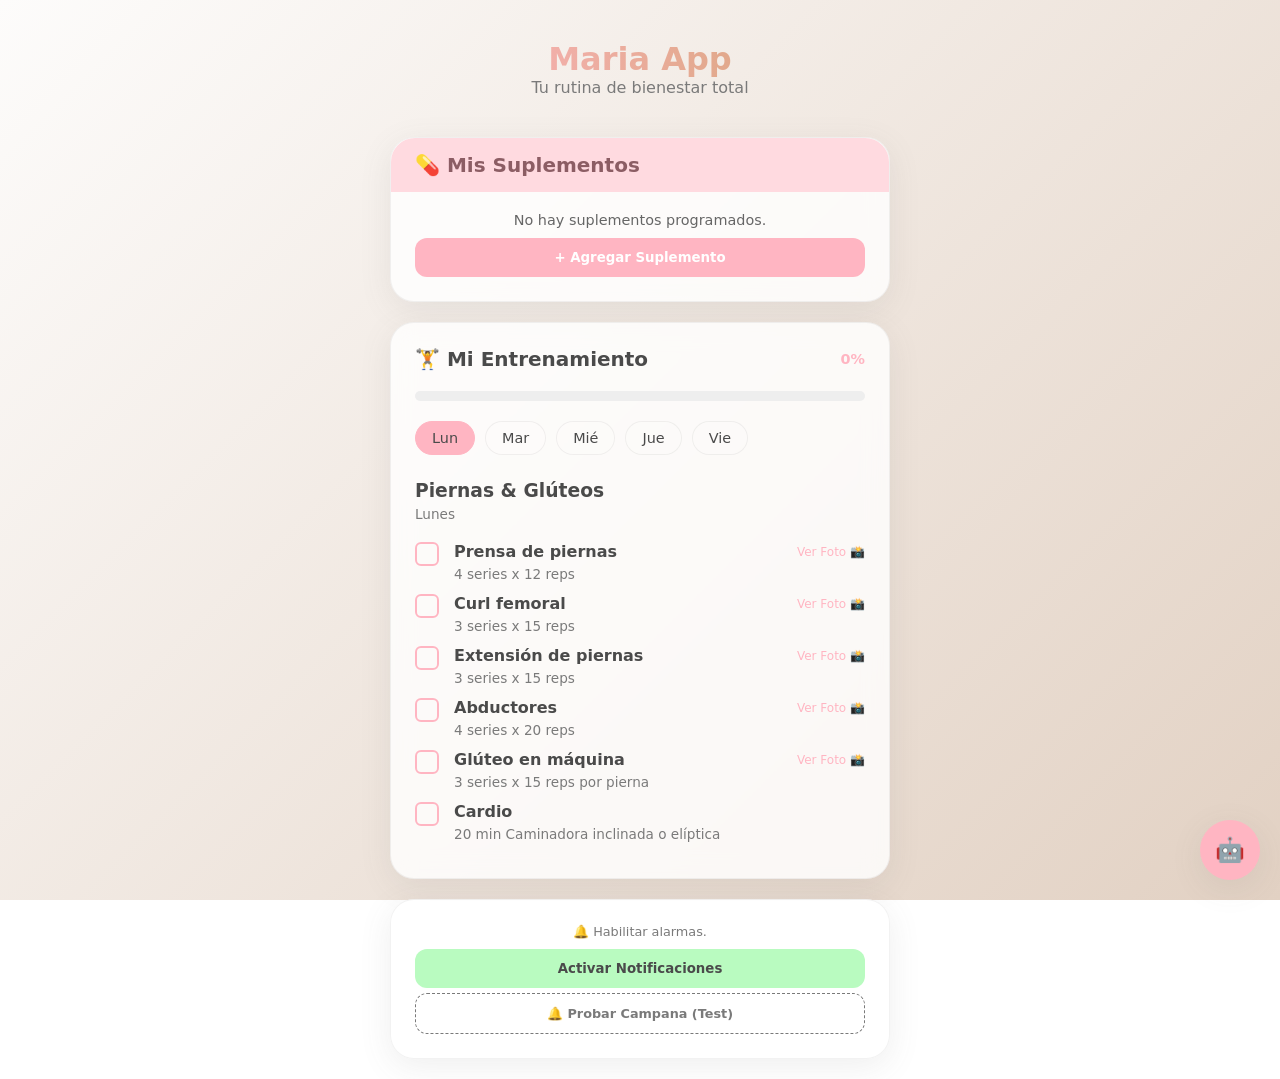
==== maria app/index.html @ 4178caae "Add files via upload" ====
<!DOCTYPE html>
<html lang="es">

<head>
    <meta charset="UTF-8">
    <meta name="viewport" content="width=device-width, initial-scale=1.0, maximum-scale=1.0, user-scalable=no">
    <title>Maria App - Rutina Diaria</title>

    <!-- PWA & iOS Meta Tags -->
    <link rel="manifest" href="manifest.json">
    <meta name="apple-mobile-web-app-capable" content="yes">
    <meta name="apple-mobile-web-app-status-bar-style" content="default">
    <meta name="apple-mobile-web-app-title" content="Maria App">
    <link rel="apple-touch-icon" href="https://cdn-icons-png.flaticon.com/512/2964/2964514.png">
    <meta name="theme-color" content="#ffb5c2">

    <link rel="stylesheet" href="style.css">

    <script>
        if ('serviceWorker' in navigator) {
            window.addEventListener('load', () => {
                navigator.serviceWorker.register('sw.js')
                    .then(reg => console.log('SW registrado'))
                    .catch(err => console.log('SW error', err));
            });
        }
    </script>
</head>

<body>
    <div class="app-container">
        <header>
            <h1>Maria App</h1>
            <p style="color: var(--text-secondary);">Tu rutina de bienestar total</p>
        </header>

        <!-- Supplement Section -->
        <section class="card" id="supplements">
            <h2>💊 Mis Suplementos</h2>
            <div id="supplement-list">
                <!-- Items added dynamically -->
            </div>
            <button id="add-supp-btn" style="width: 100%; margin-top: 10px;">+ Agregar Suplemento</button>

            <!-- Add Form (initially hidden) -->
            <div id="add-form" class="hidden" style="margin-top: 20px;">
                <div class="input-group">
                    <input type="text" id="supp-name" placeholder="Nombre (ej. Magnesio)">
                </div>
                <div class="input-group">
                    <input type="time" id="supp-time">
                </div>
                <div style="display: flex; gap: 10px;">
                    <button id="save-supp" class="secondary" style="flex: 1;">Guardar</button>
                    <button id="cancel-supp" style="flex: 1; background: #444;">Cancelar</button>
                </div>
            </div>
        </section>

        <!-- Workout Section -->
        <section class="card" id="workout">
            <div style="display: flex; justify-content: space-between; align-items: center; margin-bottom: 20px;">
                <h2 style="margin: 0;">🏋️ Mi Entrenamiento</h2>
                <div id="progress-text" style="font-size: 0.9rem; font-weight: 700; color: var(--primary);">0%</div>
            </div>

            <div class="progress-container"
                style="background: #eee; height: 10px; border-radius: 5px; margin-bottom: 20px; overflow: hidden;">
                <div id="progress-bar"
                    style="background: var(--primary); width: 0%; height: 100%; transition: width 0.3s ease;"></div>
            </div>

            <div class="tabs" id="workout-tabs">
                <div class="tab active" data-day="0">Lun</div>
                <div class="tab" data-day="1">Mar</div>
                <div class="tab" data-day="2">Mié</div>
                <div class="tab" data-day="3">Jue</div>
                <div class="tab" data-day="4">Vie</div>
            </div>
            <div id="workout-content" class="workout-details">
                <!-- Content added dynamically -->
            </div>
        </section>

        <section class="card" id="notifications-status">
            <p id="notif-msg" style="font-size: 0.8rem; text-align: center; color: var(--text-secondary);">
                🔔 Habilitar alarmas.
            </p>
            <button id="enable-notif"
                style="width: 100%; margin-top: 10px; background: var(--secondary); color: #4a4a4a;">Activar
                Notificaciones</button>
            <button id="test-notif" onclick="testNotification()"
                style="width: 100%; margin-top: 5px; background: transparent; color: var(--text-secondary); border: 1px dashed var(--text-secondary); font-size: 0.8rem;">🔔
                Probar Campana (Test)</button>
        </section>
    </div>

    <!-- AI Coach Floating Button -->
    <div id="ai-coach-trigger"
        style="position: fixed; bottom: 20px; right: 20px; background: var(--primary); width: 60px; height: 60px; border-radius: 30px; display: flex; align-items: center; justify-content: center; font-size: 1.5rem; cursor: pointer; box-shadow: var(--shadow); z-index: 100;">
        🤖
    </div>

    <!-- AI Coach Chat Box -->
    <div id="ai-chat" class="card hidden"
        style="position: fixed; bottom: 90px; right: 20px; width: 300px; max-height: 400px; display: flex; flex-direction: column; z-index: 100;">
        <h3 style="font-size: 1rem; margin-bottom: 10px;">Coach Maria AI 🌸</h3>
        <div id="chat-history"
            style="flex: 1; overflow-y: auto; font-size: 0.85rem; padding-bottom: 10px; min-height: 200px;">
            <p style="background: var(--coach-bg); padding: 10px; border-radius: 12px; margin-bottom: 8px;">¡Hola! Soy
                tu coach. ¿En qué máquina necesitas ayuda hoy?</p>
        </div>
        <div style="display: flex; gap: 5px;">
            <input type="text" id="chat-input" placeholder="Pregunta algo..." style="font-size: 0.8rem; padding: 8px;">
            <button id="send-chat" style="padding: 8px 15px;">Ir</button>
        </div>
    </div>

    <!-- Exercise Modal -->
    <div id="exercise-modal" class="hidden"
        style="position: fixed; top: 0; left: 0; width: 100%; height: 100%; background: rgba(0,0,0,0.5); display: flex; align-items: center; justify-content: center; z-index: 200; backdrop-filter: blur(5px);">
        <div class="card" style="max-width: 90%; width: 400px; background: white;">
            <h3 id="modal-title">Nombre Ejercicio</h3>
            <div id="modal-img-container"
                style="width: 100%; height: 200px; background: #eee; border-radius: 12px; margin: 15px 0; display: flex; align-items: center; justify-content: center; overflow: hidden;">
                <img id="exercise-img" src="" alt="Cargando..." style="width: 100%; height: 100%; object-fit: cover;">
            </div>
            <p id="modal-desc" style="font-size: 0.9rem; color: var(--text-secondary);"></p>
            <button id="close-modal" style="width: 100%; margin-top: 20px;">Cerrar</button>
        </div>
    </div>

    <script src="app.js"></script>
</body>

</html>
---- maria app/style.css ----
:root {
    --primary: #ffb5c2;
    /* Pastel Pink */
    --secondary: #b9fbc0;
    /* Pastel Mint */
    --accent: #d4a373;
    /* Darker, more readable tone for reminders */
    --bg-gradient: linear-gradient(135deg, #fdfcfb 0%, #e2d1c3 100%);
    --card-bg: rgba(255, 255, 255, 0.8);
    --glass-border: rgba(0, 0, 0, 0.05);
    --text-primary: #4a4a4a;
    --text-secondary: #7a7a7a;
    --shadow: 0 8px 32px 0 rgba(100, 100, 100, 0.1);
    --coach-bg: #e2f0fb;
    --supp-header-bg: #ffdae0;
    /* Soft pink for supplement header */
}

* {
    margin: 0;
    padding: 0;
    box-sizing: border-box;
    font-family: 'Inter', system-ui, -apple-system, sans-serif;
}

body {
    background: var(--bg-gradient);
    background-attachment: fixed;
    color: var(--text-primary);
    min-height: 100vh;
    padding: 20px;
    display: flex;
    justify-content: center;
}

.app-container {
    width: 100%;
    max-width: 500px;
    display: flex;
    flex-direction: column;
    gap: 20px;
}

header {
    text-align: center;
    padding: 20px 0;
}

header h1 {
    background: linear-gradient(to right, var(--primary), var(--accent));
    background-clip: text;
    -webkit-background-clip: text;
    -webkit-text-fill-color: transparent;
    font-weight: 800;
}

.card {
    background: var(--card-bg);
    backdrop-filter: blur(12px);
    -webkit-backdrop-filter: blur(12px);
    border: 1px solid var(--glass-border);
    border-radius: 24px;
    padding: 24px;
    box-shadow: var(--shadow);
    transition: transform 0.3s ease;
}

h2 {
    font-size: 1.25rem;
    margin-bottom: 20px;
    display: flex;
    align-items: center;
    gap: 10px;
}

#supplements h2 {
    background: var(--supp-header-bg);
    margin: -24px -24px 20px -24px;
    padding: 15px 24px;
    border-radius: 24px 24px 0 0;
    color: #8c5d64;
}

button {
    background: var(--primary);
    color: white;
    border: none;
    padding: 12px 20px;
    border-radius: 12px;
    font-weight: 600;
    cursor: pointer;
    transition: all 0.2s ease;
}

button:hover {
    transform: translateY(-2px);
    filter: brightness(1.1);
}

button.secondary {
    background: var(--secondary);
    color: #4a4a4a;
}

/* Supplement List Styling */
.list-item {
    display: flex;
    justify-content: space-between;
    align-items: center;
    padding: 15px;
    background: rgba(255, 255, 255, 0.03);
    border-radius: 16px;
    margin-bottom: 10px;
}

.list-item .time {
    font-weight: 700;
    color: var(--accent);
}

/* Workout Tabs */
.tabs {
    display: flex;
    gap: 10px;
    overflow-x: auto;
    padding-bottom: 10px;
    scrollbar-width: none;
}

.tabs::-webkit-scrollbar {
    display: none;
}

.tab {
    padding: 8px 16px;
    background: rgba(255, 255, 255, 0.05);
    border-radius: 20px;
    white-space: nowrap;
    cursor: pointer;
    font-size: 0.9rem;
    border: 1px solid var(--glass-border);
}

.tab.active {
    background: var(--primary);
    border-color: var(--primary);
}

.workout-details {
    margin-top: 15px;
}

.exercise-item {
    margin-bottom: 12px;
    padding-left: 15px;
    border-left: 3px solid var(--secondary);
}

.exercise-item h4 {
    font-size: 1rem;
    color: var(--text-primary);
}

.exercise-item p {
    font-size: 0.85rem;
    color: var(--text-secondary);
}

.exercise-item.completed h4,
.exercise-item.completed p {
    text-decoration: line-through;
    opacity: 0.6;
}

.check-group {
    display: flex;
    align-items: center;
    gap: 12px;
}

.checkbox {
    width: 24px;
    height: 24px;
    border: 2px solid var(--primary);
    border-radius: 6px;
    cursor: pointer;
    display: flex;
    align-items: center;
    justify-content: center;
    transition: all 0.2s ease;
}

.checkbox.checked {
    background: var(--primary);
}

.checkbox.checked::after {
    content: '✓';
    color: white;
    font-weight: bold;
}

/* Modal/Form */
.input-group {
    margin-bottom: 15px;
}

input {
    width: 100%;
    padding: 12px;
    border-radius: 12px;
    border: 1px solid var(--glass-border);
    background: rgba(255, 255, 255, 0.5);
    color: var(--text-primary);
    outline: none;
}

input:focus {
    border-color: var(--primary);
}

.hidden {
    display: none !important;
}

.modal-container {
    position: fixed;
    top: 0;
    left: 0;
    width: 100%;
    height: 100%;
    background: rgba(0, 0, 0, 0.5);
    display: flex;
    align-items: center;
    justify-content: center;
    z-index: 200;
    backdrop-filter: blur(5px);
}

@media (max-width: 480px) {
    body {
        padding: 10px;
    }

    .card {
        padding: 20px;
        border-radius: 20px;
    }

    header h1 {
        font-size: 1.8rem;
    }

    button {
        padding: 14px 20px;
        /* Larger hit area */
    }

    .tabs {
        padding-bottom: 5px;
    }

    .tab {
        padding: 6px 12px;
        font-size: 0.85rem;
    }
}

/* Ensure no bounce on iOS scroll */
html,
body {
    overscroll-behavior-y: contain;
}
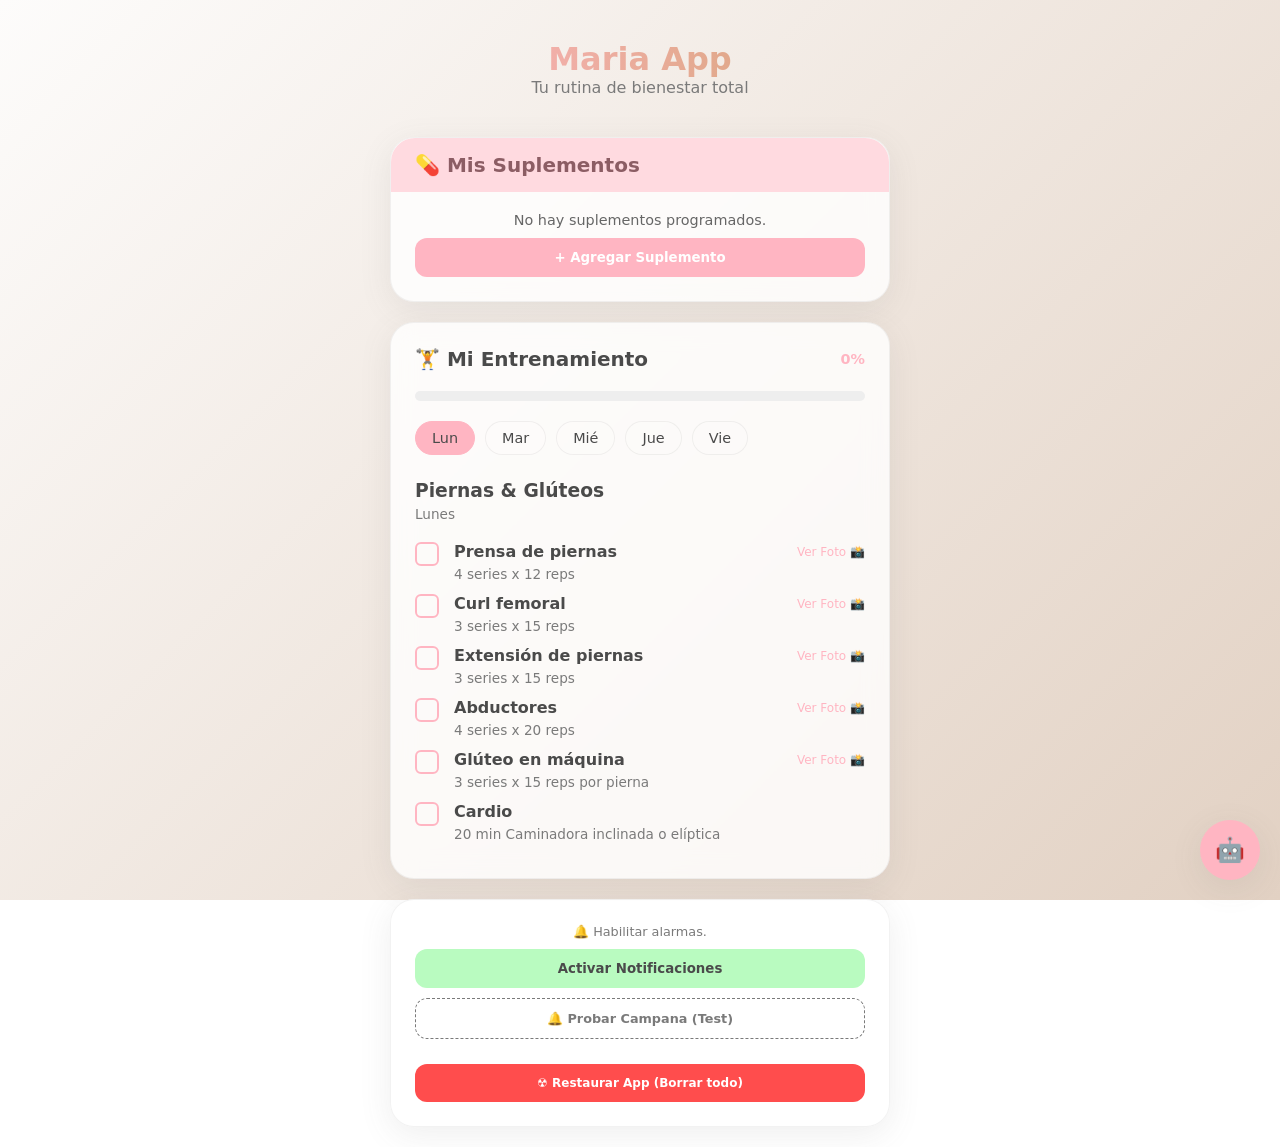
==== commit 212e5057: "Add files via upload" ====
--- a/maria app/index.html
+++ b/maria app/index.html
@@ -86,12 +86,17 @@
             <p id="notif-msg" style="font-size: 0.8rem; text-align: center; color: var(--text-secondary);">
                 🔔 Habilitar alarmas.
             </p>
-            <button id="enable-notif"
-                style="width: 100%; margin-top: 10px; background: var(--secondary); color: #4a4a4a;">Activar
-                Notificaciones</button>
-            <button id="test-notif" onclick="testNotification()"
-                style="width: 100%; margin-top: 5px; background: transparent; color: var(--text-secondary); border: 1px dashed var(--text-secondary); font-size: 0.8rem;">🔔
-                Probar Campana (Test)</button>
+            <div style="display: flex; flex-direction: column; gap: 5px;">
+                <button id="enable-notif"
+                    style="width: 100%; margin-top: 10px; background: var(--secondary); color: #4a4a4a;">Activar
+                    Notificaciones</button>
+                <button id="test-notif" onclick="testNotification()"
+                    style="width: 100%; margin-top: 5px; background: transparent; color: var(--text-secondary); border: 1px dashed var(--text-secondary); font-size: 0.8rem;">🔔
+                    Probar Campana (Test)</button>
+                <button onclick="nuclearReset()"
+                    style="width: 100%; margin-top: 20px; background: #ff4d4d; color: white; font-size: 0.75rem;">☢️
+                    Restaurar App (Borrar todo)</button>
+            </div>
         </section>
     </div>
 
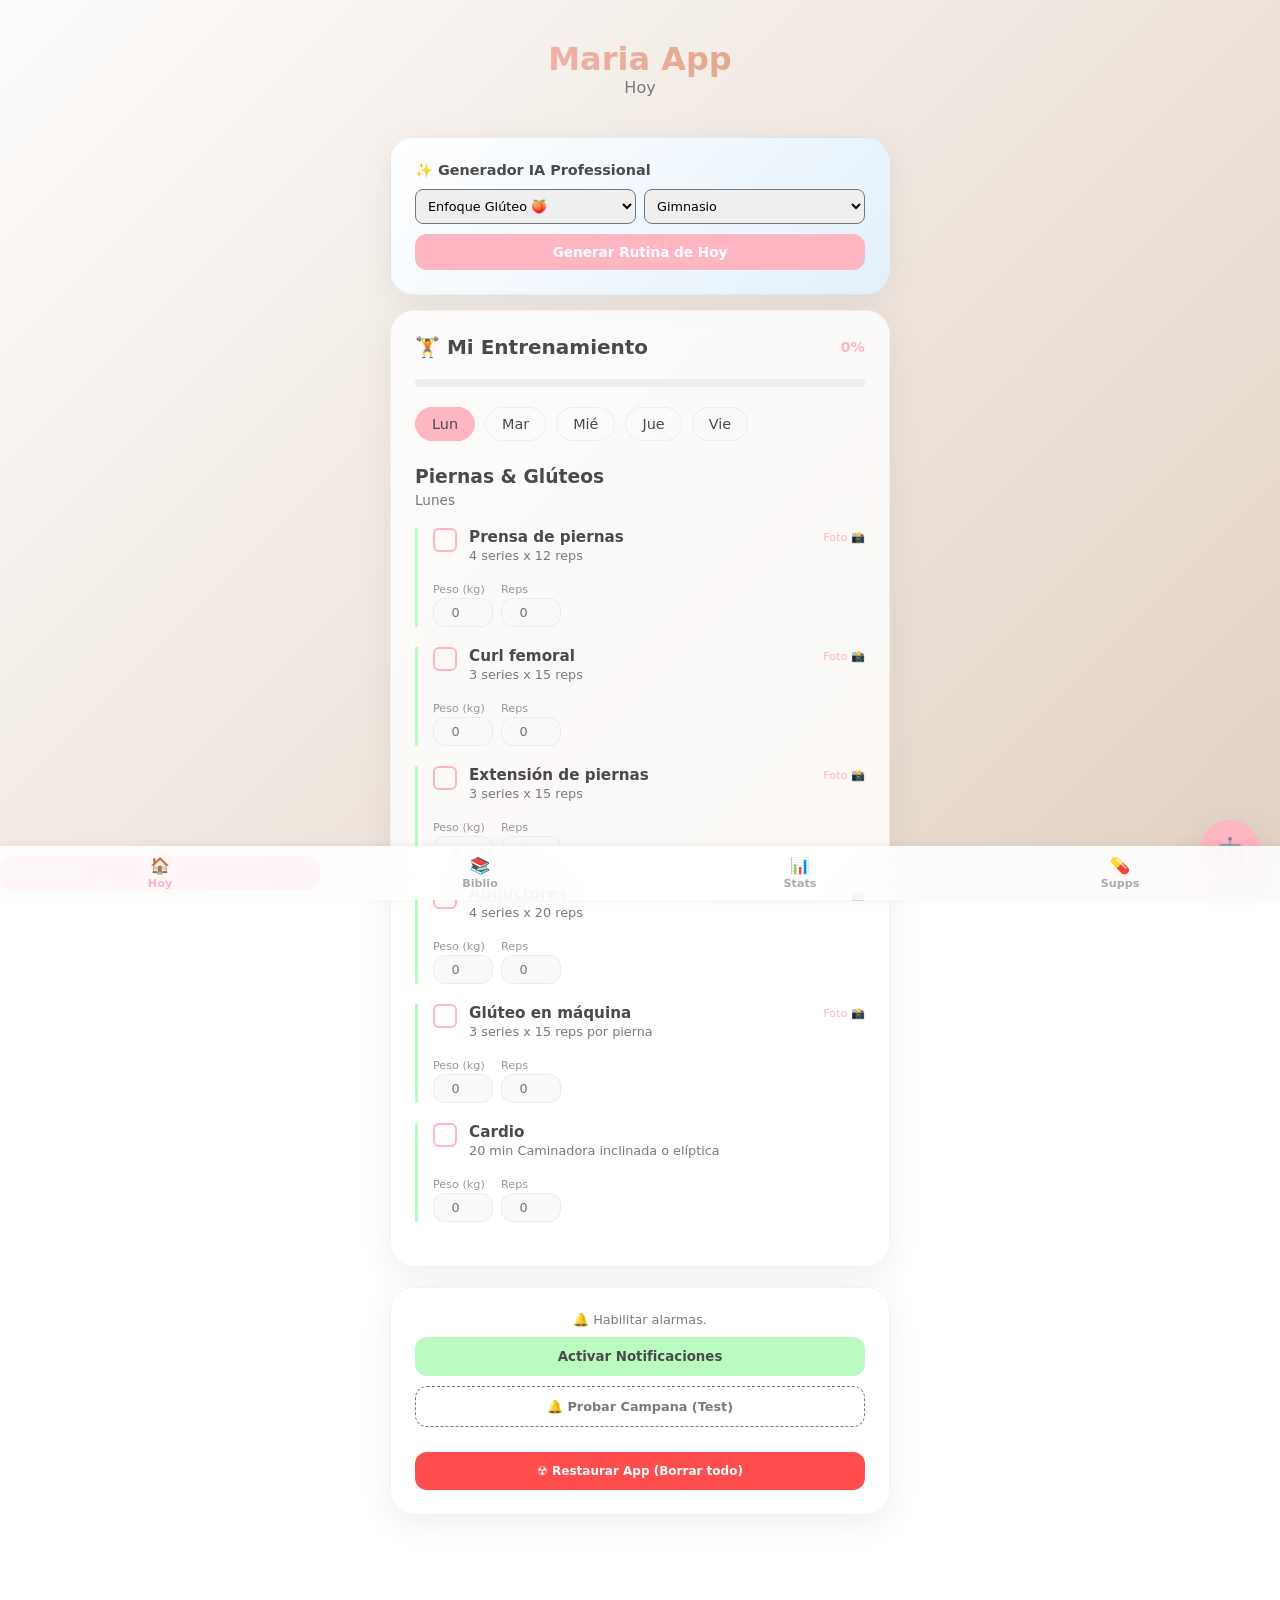
==== commit 48f49a1d: "Add files via upload" ====
--- a/maria app/index.html
+++ b/maria app/index.html
@@ -31,58 +31,107 @@
     <div class="app-container">
         <header>
             <h1>Maria App</h1>
-            <p style="color: var(--text-secondary);">Tu rutina de bienestar total</p>
+            <p id="view-title" style="color: var(--text-secondary);">Hoy</p>
         </header>
 
-        <!-- Supplement Section -->
-        <section class="card" id="supplements">
-            <h2>💊 Mis Suplementos</h2>
-            <div id="supplement-list">
-                <!-- Items added dynamically -->
-            </div>
-            <button id="add-supp-btn" style="width: 100%; margin-top: 10px;">+ Agregar Suplemento</button>
+        <!-- Main Views -->
+        <main id="main-content">
+            <!-- Today View -->
+            <div id="view-today" class="view-section">
+                <!-- AI Generator Trigger -->
+                <section class="card"
+                    style="margin-bottom: 15px; background: linear-gradient(135deg, #fff 0%, var(--coach-bg) 100%);">
+                    <h3 style="font-size: 0.9rem; margin-bottom: 10px;">✨ Generador IA Professional</h3>
+                    <div style="display: flex; gap: 8px; margin-bottom: 10px;">
+                        <select id="ai-focus" style="flex: 1; font-size: 0.8rem; padding: 8px; border-radius: 8px;">
+                            <option value="Glúteo">Enfoque Glúteo 🍑</option>
+                            <option value="Pierna">Pierna Completa 🦵</option>
+                            <option value="Espalda">Espalda & Estética 🦋</option>
+                            <option value="Full Body">Full Body ✨</option>
+                        </select>
+                        <select id="ai-equip" style="flex: 1; font-size: 0.8rem; padding: 8px; border-radius: 8px;">
+                            <option value="Máquina">Gimnasio</option>
+                            <option value="Mancuerna">Solo Mancuernas</option>
+                        </select>
+                    </div>
+                    <button onclick="generateAIWorkout()"
+                        style="width: 100%; font-size: 0.85rem; padding: 10px;">Generar Rutina de Hoy</button>
+                </section>
 
-            <!-- Add Form (initially hidden) -->
-            <div id="add-form" class="hidden" style="margin-top: 20px;">
-                <div class="input-group">
-                    <input type="text" id="supp-name" placeholder="Nombre (ej. Magnesio)">
-                </div>
-                <div class="input-group">
-                    <input type="time" id="supp-time">
-                </div>
-                <div style="display: flex; gap: 10px;">
-                    <button id="save-supp" class="secondary" style="flex: 1;">Guardar</button>
-                    <button id="cancel-supp" style="flex: 1; background: #444;">Cancelar</button>
-                </div>
-            </div>
-        </section>
-
-        <!-- Workout Section -->
-        <section class="card" id="workout">
-            <div style="display: flex; justify-content: space-between; align-items: center; margin-bottom: 20px;">
-                <h2 style="margin: 0;">🏋️ Mi Entrenamiento</h2>
-                <div id="progress-text" style="font-size: 0.9rem; font-weight: 700; color: var(--primary);">0%</div>
+                <section class="card" id="workout">
+                    <div
+                        style="display: flex; justify-content: space-between; align-items: center; margin-bottom: 20px;">
+                        <h2 style="margin: 0;">🏋️ Mi Entrenamiento</h2>
+                        <div id="progress-text" style="font-size: 0.9rem; font-weight: 700; color: var(--primary);">0%
+                        </div>
+                    </div>
+                    <div class="progress-container"
+                        style="background: #eee; height: 8px; border-radius: 4px; margin-bottom: 20px; overflow: hidden;">
+                        <div id="progress-bar"
+                            style="background: var(--primary); width: 0%; height: 100%; transition: width 0.3s ease;">
+                        </div>
+                    </div>
+                    <div class="tabs" id="workout-tabs">
+                        <div class="tab active" data-day="0">Lun</div>
+                        <div class="tab" data-day="1">Mar</div>
+                        <div class="tab" data-day="2">Mié</div>
+                        <div class="tab" data-day="3">Jue</div>
+                        <div class="tab" data-day="4">Vie</div>
+                    </div>
+                    <div id="workout-content" class="workout-details"></div>
+                </section>
             </div>
 
-            <div class="progress-container"
-                style="background: #eee; height: 10px; border-radius: 5px; margin-bottom: 20px; overflow: hidden;">
-                <div id="progress-bar"
-                    style="background: var(--primary); width: 0%; height: 100%; transition: width 0.3s ease;"></div>
+            <!-- Library View -->
+            <div id="view-library" class="view-section hidden">
+                <section class="card">
+                    <h2>📚 Biblioteca</h2>
+                    <input type="text" id="library-search" placeholder="Buscar ejercicio..."
+                        style="margin-bottom: 15px;">
+                    <div id="library-content" style="display: grid; gap: 10px;"></div>
+                </section>
             </div>
 
-            <div class="tabs" id="workout-tabs">
-                <div class="tab active" data-day="0">Lun</div>
-                <div class="tab" data-day="1">Mar</div>
-                <div class="tab" data-day="2">Mié</div>
-                <div class="tab" data-day="3">Jue</div>
-                <div class="tab" data-day="4">Vie</div>
+            <!-- Stats View -->
+            <div id="view-stats" class="view-section hidden">
+                <section class="card">
+                    <h2>📊 Estadísticas</h2>
+                    <div id="stats-summary" style="margin-bottom: 20px;">
+                        <div class="stat-pill">Carga Total Semanal: <span id="weekly-volume">0</span> kg</div>
+                    </div>
+                    <div id="stats-charts">
+                        <p style="text-align:center; color: #999;">Gráficos de progreso próximamente...</p>
+                    </div>
+                </section>
             </div>
-            <div id="workout-content" class="workout-details">
-                <!-- Content added dynamically -->
+
+            <!-- Supplements View -->
+            <div id="view-supps" class="view-section hidden">
+                <section class="card" id="supplements">
+                    <h2>💊 Mis Suplementos</h2>
+                    <div id="supplement-list"></div>
+                    <button id="add-supp-btn" style="width: 100%; margin-top: 10px;">+ Agregar</button>
+                    <div id="add-form" class="hidden" style="margin-top: 20px;">
+                        <input type="text" id="supp-name" placeholder="Nombre">
+                        <input type="time" id="supp-time" style="margin: 10px 0;">
+                        <div style="display: flex; gap: 10px;">
+                            <button id="save-supp" class="secondary" style="flex: 1;">Guardar</button>
+                            <button id="cancel-supp" style="flex: 1; background: #444;">Cancelar</button>
+                        </div>
+                    </div>
+                </section>
             </div>
-        </section>
+        </main>
 
-        <section class="card" id="notifications-status">
+        <!-- Sticky Bottom Navigation -->
+        <nav class="bottom-nav">
+            <div class="nav-item active" data-view="today">🏠<span>Hoy</span></div>
+            <div class="nav-item" data-view="library">📚<span>Biblio</span></div>
+            <div class="nav-item" data-view="stats">📊<span>Stats</span></div>
+            <div class="nav-item" data-view="supps">💊<span>Supps</span></div>
+        </nav>
+
+        <section class="card" id="notifications-status" style="margin-bottom: 80px;">
             <p id="notif-msg" style="font-size: 0.8rem; text-align: center; color: var(--text-secondary);">
                 🔔 Habilitar alarmas.
             </p>
@@ -135,6 +184,7 @@
         </div>
     </div>
 
+    <script src="exercises.js"></script>
     <script src="app.js"></script>
 </body>
 
--- a/maria app/style.css
+++ b/maria app/style.css
@@ -223,6 +223,87 @@
     display: none !important;
 }
 
+/* Bottom Navigation */
+.bottom-nav {
+    position: fixed;
+    bottom: 0;
+    left: 0;
+    width: 100%;
+    background: rgba(255, 255, 255, 0.9);
+    backdrop-filter: blur(20px);
+    -webkit-backdrop-filter: blur(20px);
+    display: flex;
+    justify-content: space-around;
+    padding: 10px 0;
+    box-shadow: 0 -2px 10px rgba(0, 0, 0, 0.05);
+    z-index: 500;
+}
+
+.nav-item {
+    display: flex;
+    flex-direction: column;
+    align-items: center;
+    justify-content: center;
+    flex: 1;
+    height: 100%;
+    color: #aaa;
+    cursor: pointer;
+    transition: all 0.2s ease;
+    border-radius: 12px;
+}
+
+.nav-item span {
+    font-size: 0.7rem;
+    font-weight: 600;
+    margin-top: 2px;
+}
+
+.nav-item.active {
+    color: var(--primary);
+    background: rgba(255, 181, 194, 0.1);
+}
+
+/* Stat Pills */
+.stat-pill {
+    background: var(--secondary);
+    padding: 8px 15px;
+    border-radius: 20px;
+    display: inline-block;
+    font-size: 0.8rem;
+    font-weight: 700;
+    color: #333;
+}
+
+/* Exercise Log Styling */
+.log-inputs {
+    display: flex;
+    gap: 8px;
+    margin-top: 10px;
+}
+
+.log-inputs input {
+    width: 60px;
+    padding: 6px;
+    font-size: 0.8rem;
+    text-align: center;
+    background: #f9f9f9;
+}
+
+.log-inputs .label {
+    font-size: 0.7rem;
+    color: #999;
+    margin-bottom: 2px;
+}
+
+.save-log-btn {
+    padding: 6px 10px;
+    background: var(--primary);
+    color: white;
+    border-radius: 8px;
+    font-size: 0.75rem;
+    cursor: pointer;
+}
+
 .modal-container {
     position: fixed;
     top: 0;
@@ -243,7 +324,7 @@
     }
 
     .card {
-        padding: 20px;
+        padding: 18px;
         border-radius: 20px;
     }
 
@@ -253,7 +334,6 @@
 
     button {
         padding: 14px 20px;
-        /* Larger hit area */
     }
 
     .tabs {
@@ -262,7 +342,7 @@
 
     .tab {
         padding: 6px 12px;
-        font-size: 0.85rem;
+        font-size: 0.8rem;
     }
 }
 
@@ -270,4 +350,5 @@
 html,
 body {
     overscroll-behavior-y: contain;
+    overflow-x: hidden;
 }
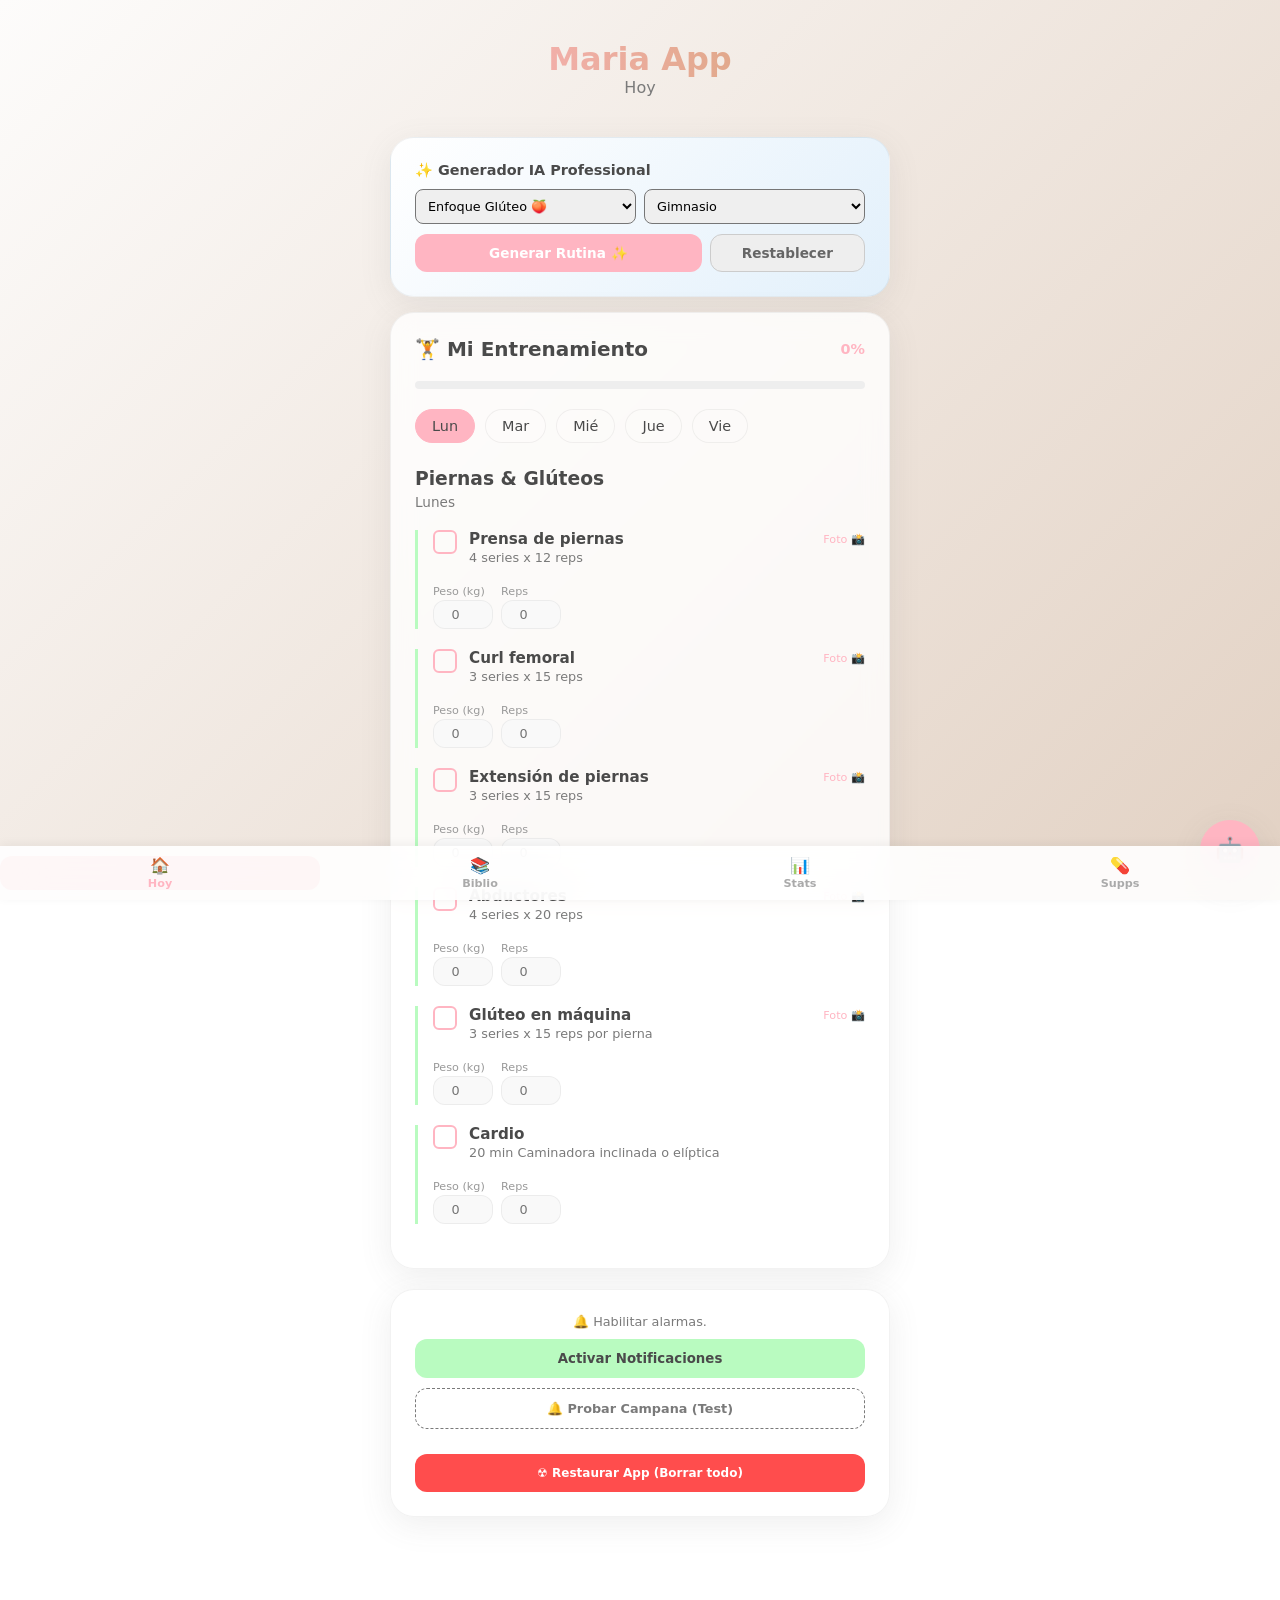
==== commit 1ce52b7c: "Add files via upload" ====
--- a/maria app/index.html
+++ b/maria app/index.html
@@ -54,8 +54,12 @@
                             <option value="Mancuerna">Solo Mancuernas</option>
                         </select>
                     </div>
-                    <button onclick="generateAIWorkout()"
-                        style="width: 100%; font-size: 0.85rem; padding: 10px;">Generar Rutina de Hoy</button>
+                    <div style="display: flex; gap: 8px;">
+                        <button onclick="generateAIWorkout()"
+                            style="flex: 2; font-size: 0.85rem; padding: 10px;">Generar Rutina ✨</button>
+                        <button onclick="restoreOriginalWorkout()"
+                            style="flex: 1; font-size: 0.85rem; padding: 10px; background: #eee; color: #666; border: 1px solid #ccc;">Restablecer</button>
+                    </div>
                 </section>
 
                 <section class="card" id="workout">
